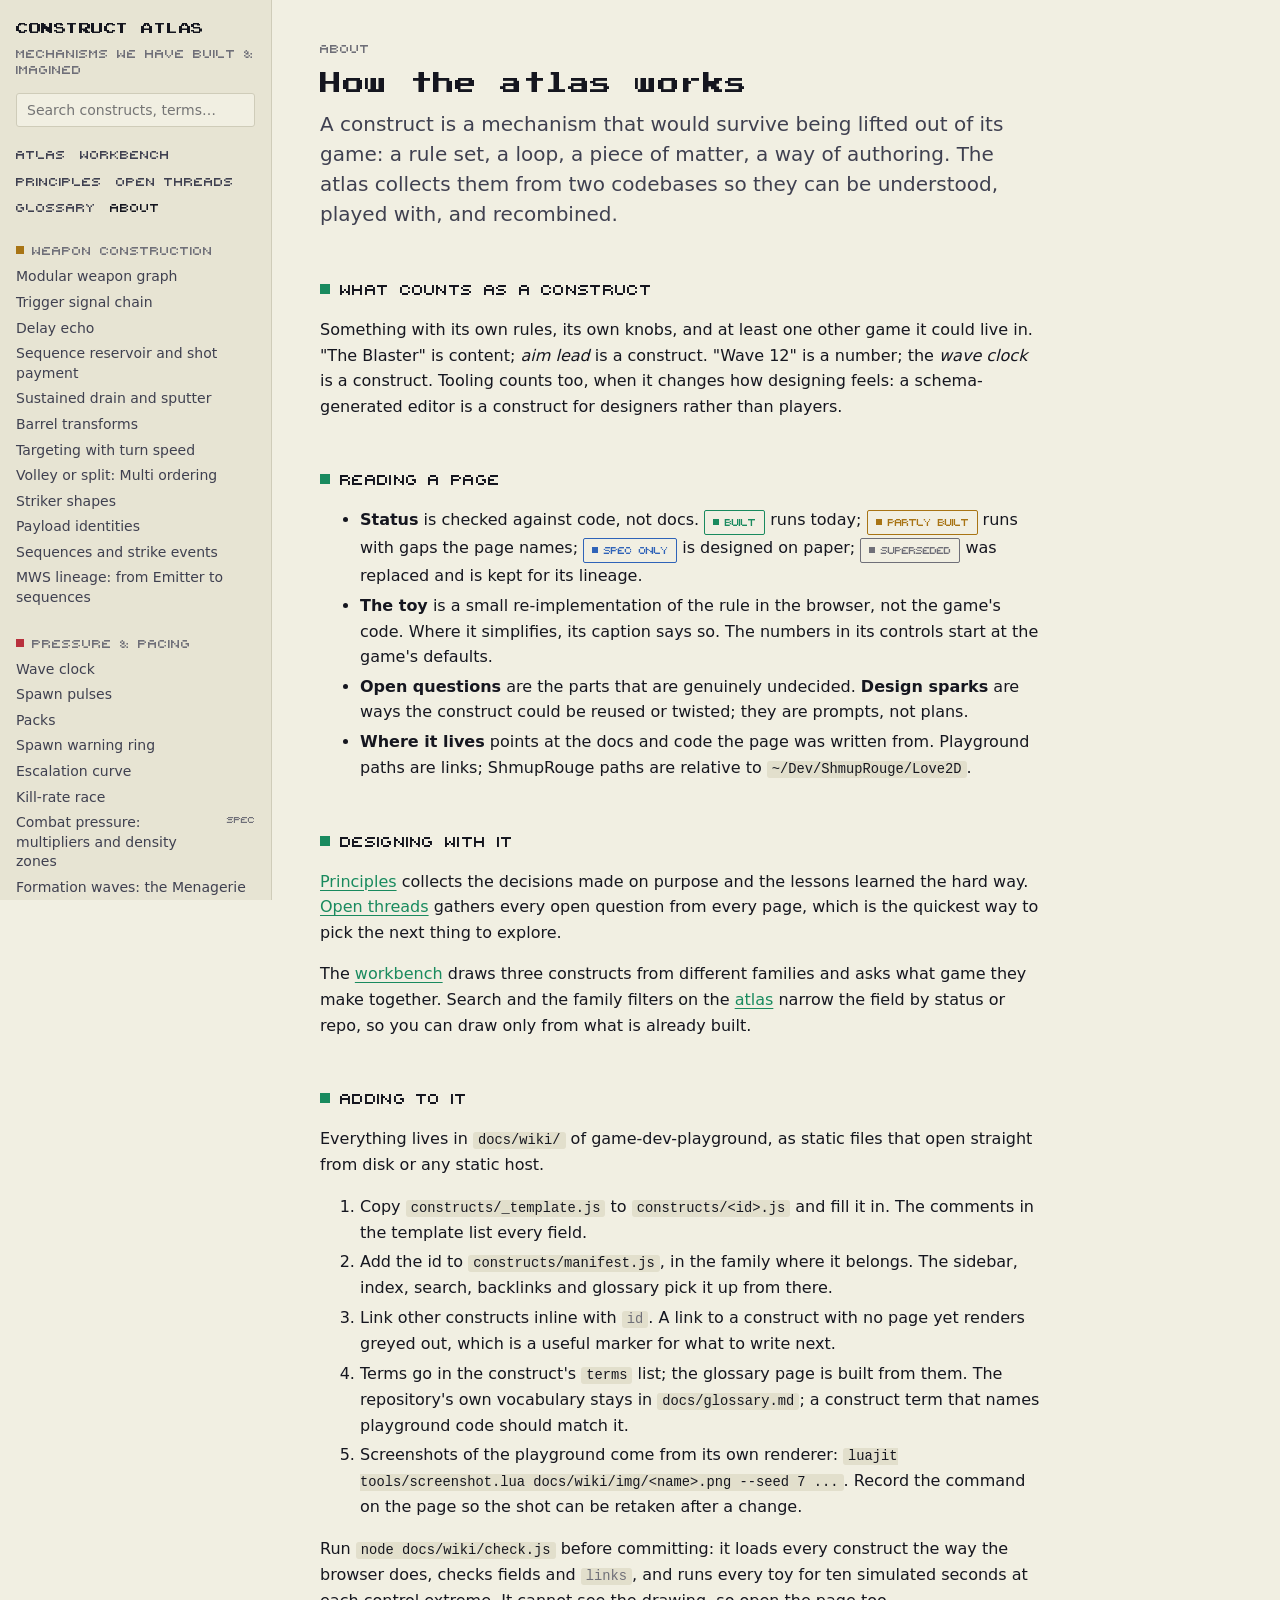
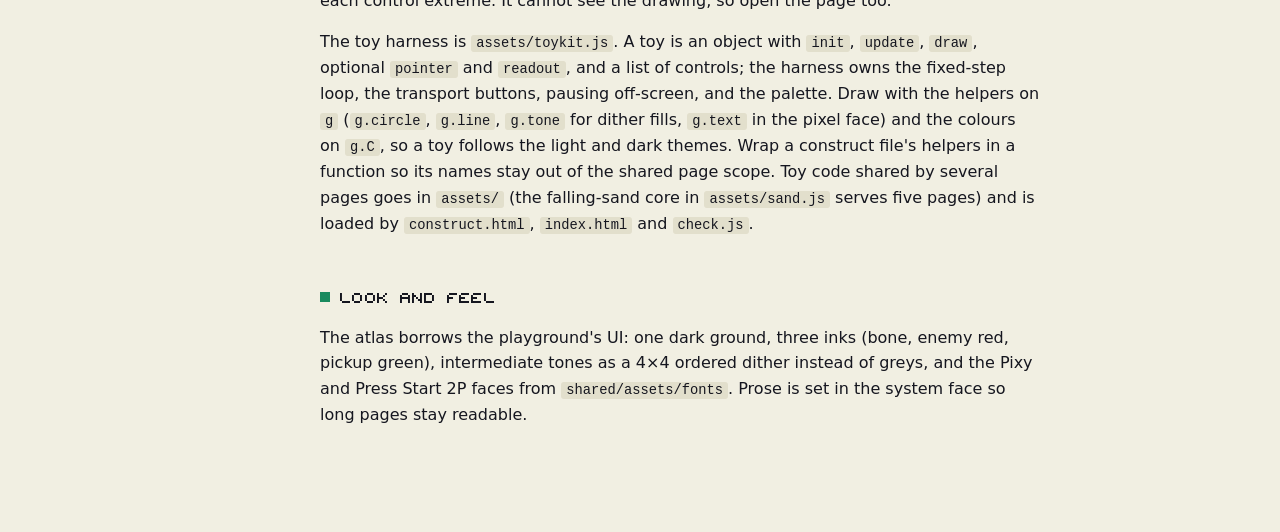
==== docs/wiki/about.html @ f0bf3326 "Add the Construct Atlas, an illustrated wiki of our game constructs 84 construct pages drawn from ga" ====
<!doctype html>
<html lang="en">
<head>
  <meta charset="utf-8">
  <meta name="viewport" content="width=device-width, initial-scale=1">
  <title>About · Construct Atlas</title>
  <link rel="stylesheet" href="assets/wiki.css">
  <script src="assets/toykit.js"></script>
  <script src="assets/wiki.js"></script>
</head>
<body>
  <template id="about">
    <div class="prose">
      <div class="kicker">About</div>
      <h1>How the atlas works</h1>
      <p class="lede">A construct is a mechanism that would survive being lifted out of its game: a rule set, a loop, a piece of matter, a way of authoring. The atlas collects them from two codebases so they can be understood, played with, and recombined.</p>

      <h2>What counts as a construct</h2>
      <p>Something with its own rules, its own knobs, and at least one other game it could live in. "The Blaster" is content; <em>aim lead</em> is a construct. "Wave 12" is a number; the <em>wave clock</em> is a construct. Tooling counts too, when it changes how designing feels: a schema-generated editor is a construct for designers rather than players.</p>

      <h2>Reading a page</h2>
      <ul>
        <li><b>Status</b> is checked against code, not docs. <span class="chip built"><i></i>Built</span> runs today; <span class="chip partial"><i></i>Partly built</span> runs with gaps the page names; <span class="chip spec"><i></i>Spec only</span> is designed on paper; <span class="chip superseded"><i></i>Superseded</span> was replaced and is kept for its lineage.</li>
        <li><b>The toy</b> is a small re-implementation of the rule in the browser, not the game's code. Where it simplifies, its caption says so. The numbers in its controls start at the game's defaults.</li>
        <li><b>Open questions</b> are the parts that are genuinely undecided. <b>Design sparks</b> are ways the construct could be reused or twisted; they are prompts, not plans.</li>
        <li><b>Where it lives</b> points at the docs and code the page was written from. Playground paths are links; ShmupRouge paths are relative to <code>~/Dev/ShmupRouge/Love2D</code>.</li>
      </ul>

      <h2>Designing with it</h2>
      <p><a href="principles.html">Principles</a> collects the decisions made on purpose and the lessons learned the hard way. <a href="threads.html">Open threads</a> gathers every open question from every page, which is the quickest way to pick the next thing to explore.</p>
      <p>The <a href="workbench.html">workbench</a> draws three constructs from different families and asks what game they make together. Search and the family filters on the <a href="index.html">atlas</a> narrow the field by status or repo, so you can draw only from what is already built.</p>

      <h2>Adding to it</h2>
      <p>Everything lives in <code>docs/wiki/</code> of game-dev-playground, as static files that open straight from disk or any static host.</p>
      <ol>
        <li>Copy <code>constructs/_template.js</code> to <code>constructs/&lt;id&gt;.js</code> and fill it in. The comments in the template list every field.</li>
        <li>Add the id to <code>constructs/manifest.js</code>, in the family where it belongs. The sidebar, index, search, backlinks and glossary pick it up from there.</li>
        <li>Link other constructs inline with <code>[[id]]</code>. A link to a construct with no page yet renders greyed out, which is a useful marker for what to write next.</li>
        <li>Terms go in the construct's <code>terms</code> list; the glossary page is built from them. The repository's own vocabulary stays in <code>docs/glossary.md</code>; a construct term that names playground code should match it.</li>
        <li>Screenshots of the playground come from its own renderer: <code>luajit tools/screenshot.lua docs/wiki/img/&lt;name&gt;.png --seed 7 ...</code>. Record the command on the page so the shot can be retaken after a change.</li>
      </ol>
      <p>Run <code>node docs/wiki/check.js</code> before committing: it loads every construct the way the browser does, checks fields and <code>[[links]]</code>, and runs every toy for ten simulated seconds at each control extreme. It cannot see the drawing, so open the page too.</p>
      <p>The toy harness is <code>assets/toykit.js</code>. A toy is an object with <code>init</code>, <code>update</code>, <code>draw</code>, optional <code>pointer</code> and <code>readout</code>, and a list of controls; the harness owns the fixed-step loop, the transport buttons, pausing off-screen, and the palette. Draw with the helpers on <code>g</code> (<code>g.circle</code>, <code>g.line</code>, <code>g.tone</code> for dither fills, <code>g.text</code> in the pixel face) and the colours on <code>g.C</code>, so a toy follows the light and dark themes. Wrap a construct file's helpers in a function so its names stay out of the shared page scope. Toy code shared by several pages goes in <code>assets/</code> (the falling-sand core in <code>assets/sand.js</code> serves five pages) and is loaded by <code>construct.html</code>, <code>index.html</code> and <code>check.js</code>.</p>

      <h2>Look and feel</h2>
      <p>The atlas borrows the playground's UI: one dark ground, three inks (bone, enemy red, pickup green), intermediate tones as a 4×4 ordered dither instead of greys, and the Pixy and Press Start 2P faces from <code>shared/assets/fonts</code>. Prose is set in the system face so long pages stay readable.</p>
    </div>
  </template>
  <script>Wiki.page("about");</script>
</body>
</html>
---- docs/wiki/assets/wiki.css ----
/* Construct Atlas — one stylesheet for every page.
 *
 * The look is borrowed from the playground's own UI: one dark ground, three
 * foreground inks, intermediate tones as an ordered dither rather than greys,
 * and a 4px spacing unit. The dither tiles are generated by wiki.js from the
 * same 4x4 Bayer matrix as shared/framework/ui.lua and land in --tone-*.
 */

@font-face { font-family: "Pixy"; src: url("../../../shared/assets/fonts/small-text/pixy/PIXY.ttf") format("truetype"); font-display: swap; }
@font-face { font-family: "PressStart"; src: url("../../../shared/assets/fonts/default-arcade/press-start-2p-font/PressStart2P-vaV7.ttf") format("truetype"); font-display: swap; }

:root {
  --bg: #0b0c14;
  --panel: #12131f;
  --ink: #eceAd8;
  --ink-2: #b9b7a6;
  --ink-3: #7d7c70;
  --rule: #2a2b3a;
  --enemy: #d9424f;
  --accent: #5cd4a3;
  --gold: #f0c35a;
  --sky: #8cb8ff;
  --violet: #b98cf0;
  --rose: #f08cb4;
  --orange: #f0955a;
  --teal: #5ac8d0;
  --code-bg: #171827;

  --u: 4px;
  --pad: calc(var(--u) * 2);
  --gap: calc(var(--u) * 4);
  --section: calc(var(--u) * 12);

  --font-body: ui-sans-serif, -apple-system, "Segoe UI", system-ui, sans-serif;
  --font-pixel: "Pixy", ui-monospace, monospace;
  --font-arcade: "PressStart", "Pixy", ui-monospace, monospace;
  --font-mono: ui-monospace, "SF Mono", Menlo, Consolas, monospace;

  --tone-inert: none;
  --tone-raised: none;
  --tone-hover: none;
  color-scheme: dark;
}

@media (prefers-color-scheme: light) {
  :root:not([data-theme="dark"]) {
    --bg: #f1efe2; --panel: #e7e4d3; --ink: #15161f; --ink-2: #3f4050; --ink-3: #6f6f78;
    --rule: #cfccb9; --enemy: #b8303c; --accent: #198a5e; --gold: #a87414; --sky: #2f63b8;
    --violet: #7444b0; --rose: #b0446e; --orange: #b85a1c; --teal: #16808a; --code-bg: #e2dfcc; color-scheme: light;
  }
}
:root[data-theme="light"] {
  --bg: #f1efe2; --panel: #e7e4d3; --ink: #15161f; --ink-2: #3f4050; --ink-3: #6f6f78;
  --rule: #cfccb9; --enemy: #b8303c; --accent: #198a5e; --gold: #a87414; --sky: #2f63b8;
  --violet: #7444b0; --rose: #b0446e; --orange: #b85a1c; --teal: #16808a; --code-bg: #e2dfcc; color-scheme: light;
}

* { box-sizing: border-box; }
html { -webkit-text-size-adjust: 100%; }
body {
  margin: 0; background: var(--bg); color: var(--ink);
  font: 16px/1.6 var(--font-body);
}
a { color: var(--accent); text-decoration-thickness: 1px; text-underline-offset: 3px; }
a:hover { color: var(--ink); }
code, kbd { font-family: var(--font-mono); font-size: 0.86em; background: var(--code-bg); padding: 1px 5px; border-radius: 3px; }
pre { background: var(--code-bg); padding: var(--gap); overflow-x: auto; border-radius: 4px; font-size: 13px; line-height: 1.5; }
pre code { background: none; padding: 0; }
img { max-width: 100%; }
hr { border: 0; border-top: 1px solid var(--rule); margin: var(--section) 0; }

/* ------------------------------------------------------------------ shell */

.shell { display: grid; grid-template-columns: 272px minmax(0, 1fr); min-height: 100vh; }
.side {
  position: sticky; top: 0; height: 100vh; overflow-y: auto;
  border-right: 1px solid var(--rule); padding: calc(var(--u) * 5) calc(var(--u) * 4);
  background: var(--panel);
}
.brand { display: block; text-decoration: none; color: var(--ink); margin-bottom: var(--gap); }
.brand b { display: block; font: 12px/1.6 var(--font-arcade); letter-spacing: 0.5px; }
.brand span { display: block; font: 16px/1 var(--font-pixel); color: var(--ink-3); margin-top: 6px; }
.search {
  width: 100%; padding: 8px 10px; background: var(--bg); color: var(--ink);
  border: 1px solid var(--rule); border-radius: 3px; font: 14px var(--font-body);
}
.search:focus { outline: 2px solid var(--accent); outline-offset: -1px; }
.nav-top { display: flex; flex-wrap: wrap; gap: 4px 14px; margin: var(--gap) 0 0; font: 16px/1.4 var(--font-pixel); }
.nav-top a { color: var(--ink-2); text-decoration: none; }
.nav-top a:hover, .nav-top a.on { color: var(--ink); }
.nav-fam { margin-top: calc(var(--u) * 6); }
.nav-fam h4 {
  margin: 0 0 6px; font: 16px/1 var(--font-pixel); color: var(--ink-3);
  display: flex; align-items: center; gap: 8px;
}
.nav-fam h4 i { width: 8px; height: 8px; display: inline-block; }
.nav-fam ul { list-style: none; margin: 0; padding: 0; }
.nav-fam li a {
  display: flex; justify-content: space-between; gap: 8px;
  padding: 3px 8px; margin: 0 -8px; color: var(--ink-2); text-decoration: none; font-size: 14px; line-height: 1.4;
  border-radius: 2px;
}
.nav-fam li a:hover { color: var(--ink); background-image: var(--tone-inert); }
.nav-fam li a.on { color: var(--bg); background: var(--ink); }
.nav-fam li a small { color: var(--ink-3); font: 12px var(--font-pixel); white-space: nowrap; }
.nav-fam li a.on small { color: var(--bg); }
.theme-btn {
  margin-top: calc(var(--u) * 8); background: none; border: 1px solid var(--rule); color: var(--ink-3);
  font: 14px var(--font-pixel); padding: 4px 10px; cursor: pointer; border-radius: 2px;
}
.menu-btn { display: none; }

main { padding: calc(var(--u) * 10) calc(var(--u) * 12) calc(var(--u) * 24); max-width: 1080px; }
.prose { max-width: 720px; }

@media (max-width: 900px) {
  .shell { display: block; }
  .side { position: static; height: auto; border-right: 0; border-bottom: 1px solid var(--rule); padding: 16px; }
  .side .nav-fams { display: none; }
  .side.open .nav-fams { display: block; }
  .menu-btn {
    display: inline-block; float: right; background: none; border: 1px solid var(--rule); color: var(--ink);
    font: 14px var(--font-pixel); padding: 4px 10px; border-radius: 2px;
  }
  main { padding: 24px 16px 96px; }
}

/* ------------------------------------------------------------- typography */

.kicker { font: 16px/1 var(--font-pixel); color: var(--ink-3); display: flex; flex-wrap: wrap; gap: 6px 12px; align-items: center; }
.kicker a { color: inherit; }
h1 { font: 22px/1.5 var(--font-arcade); margin: 12px 0 8px; letter-spacing: 0.5px; text-wrap: balance; }
h1.big { font-size: 28px; }
.lede { font-size: 20px; line-height: 1.5; color: var(--ink-2); max-width: 720px; margin: 0 0 var(--gap); text-wrap: pretty; }
h2 {
  font: 20px/1.2 var(--font-pixel); margin: var(--section) 0 var(--gap); letter-spacing: 0.3px;
  display: flex; align-items: center; gap: 10px;
}
h2::before { content: ""; width: 10px; height: 10px; background: var(--accent); flex: none; }
h3 { font-size: 17px; margin: calc(var(--u) * 8) 0 8px; }
.prose p, .prose li { text-wrap: pretty; }
.prose li + li { margin-top: 4px; }
.muted { color: var(--ink-3); }
.note {
  border-left: 3px solid var(--gold); padding: 10px 14px; margin: var(--gap) 0;
  background-image: var(--tone-inert); color: var(--ink);
}
.note.warn { border-color: var(--enemy); }
.note.ok { border-color: var(--accent); }
.note > :first-child { margin-top: 0; } .note > :last-child { margin-bottom: 0; }

/* chips */
.chip {
  display: inline-flex; align-items: center; gap: 6px; font: 14px/1 var(--font-pixel);
  padding: 4px 8px 5px; border: 1px solid currentColor; border-radius: 2px; white-space: nowrap; text-decoration: none;
}
.chip.built { color: var(--accent); }
.chip.partial { color: var(--gold); }
.chip.spec { color: var(--sky); }
.chip.superseded { color: var(--ink-3); }
.chip.origin { color: var(--ink-2); }
.chip.fam { color: var(--ink); }
.chip i { width: 6px; height: 6px; background: currentColor; display: inline-block; }

/* tables */
.tbl-wrap { overflow-x: auto; margin: var(--gap) 0; }
table { border-collapse: collapse; width: 100%; font-size: 14px; line-height: 1.45; }
th { text-align: left; font: 15px/1.2 var(--font-pixel); color: var(--ink-3); font-weight: normal; padding: 6px 10px; border-bottom: 1px solid var(--rule); }
td { padding: 8px 10px; border-bottom: 1px solid var(--rule); vertical-align: top; }
td code { white-space: nowrap; }

/* ------------------------------------------------------------------- toy */

.toy { margin: calc(var(--u) * 8) 0; border: 1px solid var(--rule); background: var(--panel); border-radius: 3px; overflow: hidden; }
.toy-head { display: flex; justify-content: space-between; align-items: baseline; gap: 12px; padding: 10px 14px; border-bottom: 1px solid var(--rule); }
.toy-head b { font: 16px/1.2 var(--font-pixel); }
.toy-head span { font-size: 13px; color: var(--ink-3); text-align: right; }
.toy-stage { position: relative; background: var(--bg); line-height: 0; }
.toy-stage canvas { width: 100%; height: auto; display: block; image-rendering: pixelated; touch-action: none; cursor: crosshair; }
.toy-readout {
  position: absolute; left: 10px; top: 8px; line-height: 1.35; pointer-events: none;
  font: 14px var(--font-pixel); color: var(--ink); text-shadow: 0 1px 0 var(--bg), 0 0 6px var(--bg);
  white-space: pre;
}
.toy-bar { display: flex; flex-wrap: wrap; gap: 10px 22px; padding: 12px 14px; border-top: 1px solid var(--rule); align-items: center; }
.toy-ctl { display: flex; align-items: center; gap: 8px; font: 15px/1 var(--font-pixel); color: var(--ink-2); }
.toy-ctl output { color: var(--ink); min-width: 3.2em; font-family: var(--font-pixel); }
.toy-ctl input[type=range] { width: 120px; accent-color: var(--accent); }
.toy-ctl select { background: var(--bg); color: var(--ink); border: 1px solid var(--rule); font: 14px var(--font-body); padding: 2px 4px; }
.btn {
  background: var(--bg); color: var(--ink); border: 1px solid var(--ink-3); border-radius: 2px;
  font: 15px/1 var(--font-pixel); padding: 6px 10px 7px; cursor: pointer;
}
.btn:hover { background-image: var(--tone-raised); }
.btn.on { background: var(--ink); color: var(--bg); }
.toy-transport { display: flex; gap: 6px; margin-left: auto; }
.toy-caption { padding: 0 14px 12px; font-size: 13px; color: var(--ink-3); }
.toy-error { padding: 20px; color: var(--enemy); font: 14px var(--font-mono); line-height: 1.4; white-space: pre-wrap; }

/* screenshot figure */
figure.shot { margin: calc(var(--u) * 8) 0; }
figure.shot img { width: 100%; image-rendering: pixelated; border: 1px solid var(--rule); display: block; }
figure.shot figcaption { font-size: 13px; color: var(--ink-3); margin-top: 6px; }
figure.shot figcaption code { font-size: 12px; }

/* ----------------------------------------------------------- page blocks */

.meta-row { display: flex; flex-wrap: wrap; gap: 8px; margin: 14px 0 24px; }
.cols2 { display: grid; grid-template-columns: 1fr 1fr; gap: var(--gap) calc(var(--u) * 8); }
@media (max-width: 720px) { .cols2 { grid-template-columns: 1fr; } }

.links { display: grid; grid-template-columns: repeat(auto-fill, minmax(230px, 1fr)); gap: 10px; margin: var(--gap) 0; }
.link-card {
  display: block; padding: 10px 12px; border: 1px solid var(--rule); border-radius: 2px; text-decoration: none; color: var(--ink);
}
.link-card:hover { background-image: var(--tone-inert); border-color: var(--ink-3); color: var(--ink); }
.link-card b { font: 16px/1.2 var(--font-pixel); display: block; }
.link-card span { display: block; font-size: 13px; color: var(--ink-2); margin-top: 4px; line-height: 1.4; }
.link-card em { display: block; font-style: normal; font-size: 13px; color: var(--ink-3); margin-top: 6px; line-height: 1.4; }

.sparks { list-style: none; padding: 0; margin: var(--gap) 0; display: grid; gap: 10px; }
.sparks li { padding: 12px 14px 12px 40px; position: relative; border: 1px solid var(--rule); border-radius: 2px; }
.sparks li::before {
  content: ""; position: absolute; left: 14px; top: 17px; width: 12px; height: 12px;
  background: var(--gold); clip-path: polygon(50% 0, 62% 38%, 100% 50%, 62% 62%, 50% 100%, 38% 62%, 0 50%, 38% 38%);
}
.questions li { color: var(--ink); }
.questions li::marker { content: "? "; color: var(--sky); font-family: var(--font-pixel); }

.sources { font-size: 13px; color: var(--ink-2); }
.sources code { font-size: 12px; }
.terms dt { font: 16px/1.3 var(--font-pixel); margin-top: 12px; }
.terms dd { margin: 2px 0 0; color: var(--ink-2); font-size: 14px; }
.terms dd code { font-size: 12px; }

/* --------------------------------------------------------------- index */

.hero { padding: calc(var(--u) * 4) 0 calc(var(--u) * 6); }
.hero-canvas { width: 100%; height: auto; aspect-ratio: 384 / 120; display: block; image-rendering: pixelated; border: 1px solid var(--rule); margin-bottom: 24px; background: var(--bg); }
.stats { display: flex; flex-wrap: wrap; gap: 28px; margin: 18px 0 8px; }
.stats div b { display: block; font: 22px/1 var(--font-arcade); }
.stats div span { font: 15px var(--font-pixel); color: var(--ink-3); }
.fam-block { margin-top: calc(var(--u) * 14); }
.fam-head { display: flex; align-items: baseline; gap: 14px; flex-wrap: wrap; border-bottom: 1px solid var(--rule); padding-bottom: 10px; }
.fam-head h2 { margin: 0; }
.fam-head h2::before { background: var(--fam, var(--accent)); }
.fam-head p { margin: 0; color: var(--ink-3); font-size: 14px; }
.cards { display: grid; grid-template-columns: repeat(auto-fill, minmax(250px, 1fr)); gap: 12px; margin-top: 16px; }
.card {
  display: flex; flex-direction: column; gap: 8px; padding: 14px; border: 1px solid var(--rule); border-radius: 2px;
  text-decoration: none; color: var(--ink); background: var(--panel); min-height: 150px;
}
.card:hover { border-color: var(--fam, var(--ink-3)); color: var(--ink); background-image: var(--tone-inert); }
.card b { font: 17px/1.25 var(--font-pixel); }
.card p { margin: 0; font-size: 14px; line-height: 1.45; color: var(--ink-2); flex: 1; }
.card .chips { display: flex; gap: 6px; flex-wrap: wrap; }
.card .chip { font-size: 12px; padding: 3px 6px 4px; }
.card .toy-mark { font: 12px var(--font-pixel); color: var(--fam, var(--accent)); }
.filters { display: flex; flex-wrap: wrap; gap: 8px; margin: 22px 0 0; }
.hidden { display: none !important; }

/* ---------------------------------------------------------- workbench */

.bench-grid { display: grid; grid-template-columns: repeat(3, minmax(0, 1fr)); gap: 12px; margin: var(--gap) 0; }
@media (max-width: 900px) { .bench-grid { grid-template-columns: 1fr; } }
.slot { border: 1px solid var(--rule); border-radius: 2px; padding: 14px; background: var(--panel); display: flex; flex-direction: column; gap: 8px; min-height: 230px; }
.slot.locked { border-color: var(--gold); }
.slot header { display: flex; justify-content: space-between; align-items: center; gap: 8px; }
.slot header small { font: 13px var(--font-pixel); color: var(--ink-3); }
.slot h3 { margin: 0; font: 18px/1.25 var(--font-pixel); }
.slot h3 a { color: var(--ink); text-decoration: none; }
.slot p { margin: 0; font-size: 14px; color: var(--ink-2); line-height: 1.45; }
.slot .spark { font-size: 14px; color: var(--ink); border-top: 1px solid var(--rule); padding-top: 8px; margin-top: auto; }
.prompt-box { border: 1px dashed var(--ink-3); padding: 16px; border-radius: 2px; font-size: 15px; line-height: 1.6; }
.prompt-box b { font: 16px var(--font-pixel); color: var(--gold); display: block; margin-bottom: 6px; }

.gl-list dt { font: 17px/1.3 var(--font-pixel); margin-top: 18px; scroll-margin-top: 20px; }
.gl-list dt a.src { font: 13px var(--font-body); color: var(--ink-3); margin-left: 8px; }
.gl-list dd { margin: 4px 0 0; color: var(--ink-2); font-size: 15px; max-width: 720px; }
.gl-list dd code { font-size: 12px; }
.gl-letter { font: 18px var(--font-arcade); color: var(--ink-3); margin-top: 40px; border-bottom: 1px solid var(--rule); padding-bottom: 6px; }

@media (prefers-reduced-motion: reduce) { * { scroll-behavior: auto !important; } }

.thread h3 { display: flex; align-items: center; gap: 10px; flex-wrap: wrap; font: 17px/1.3 var(--font-pixel); margin-top: 24px; }
.thread h3 a { color: var(--ink); }
.thread .chip { font-size: 12px; padding: 3px 6px 4px; }
@media (max-width: 600px) { .toy-readout { font-size: 11px; left: 6px; top: 4px; } }
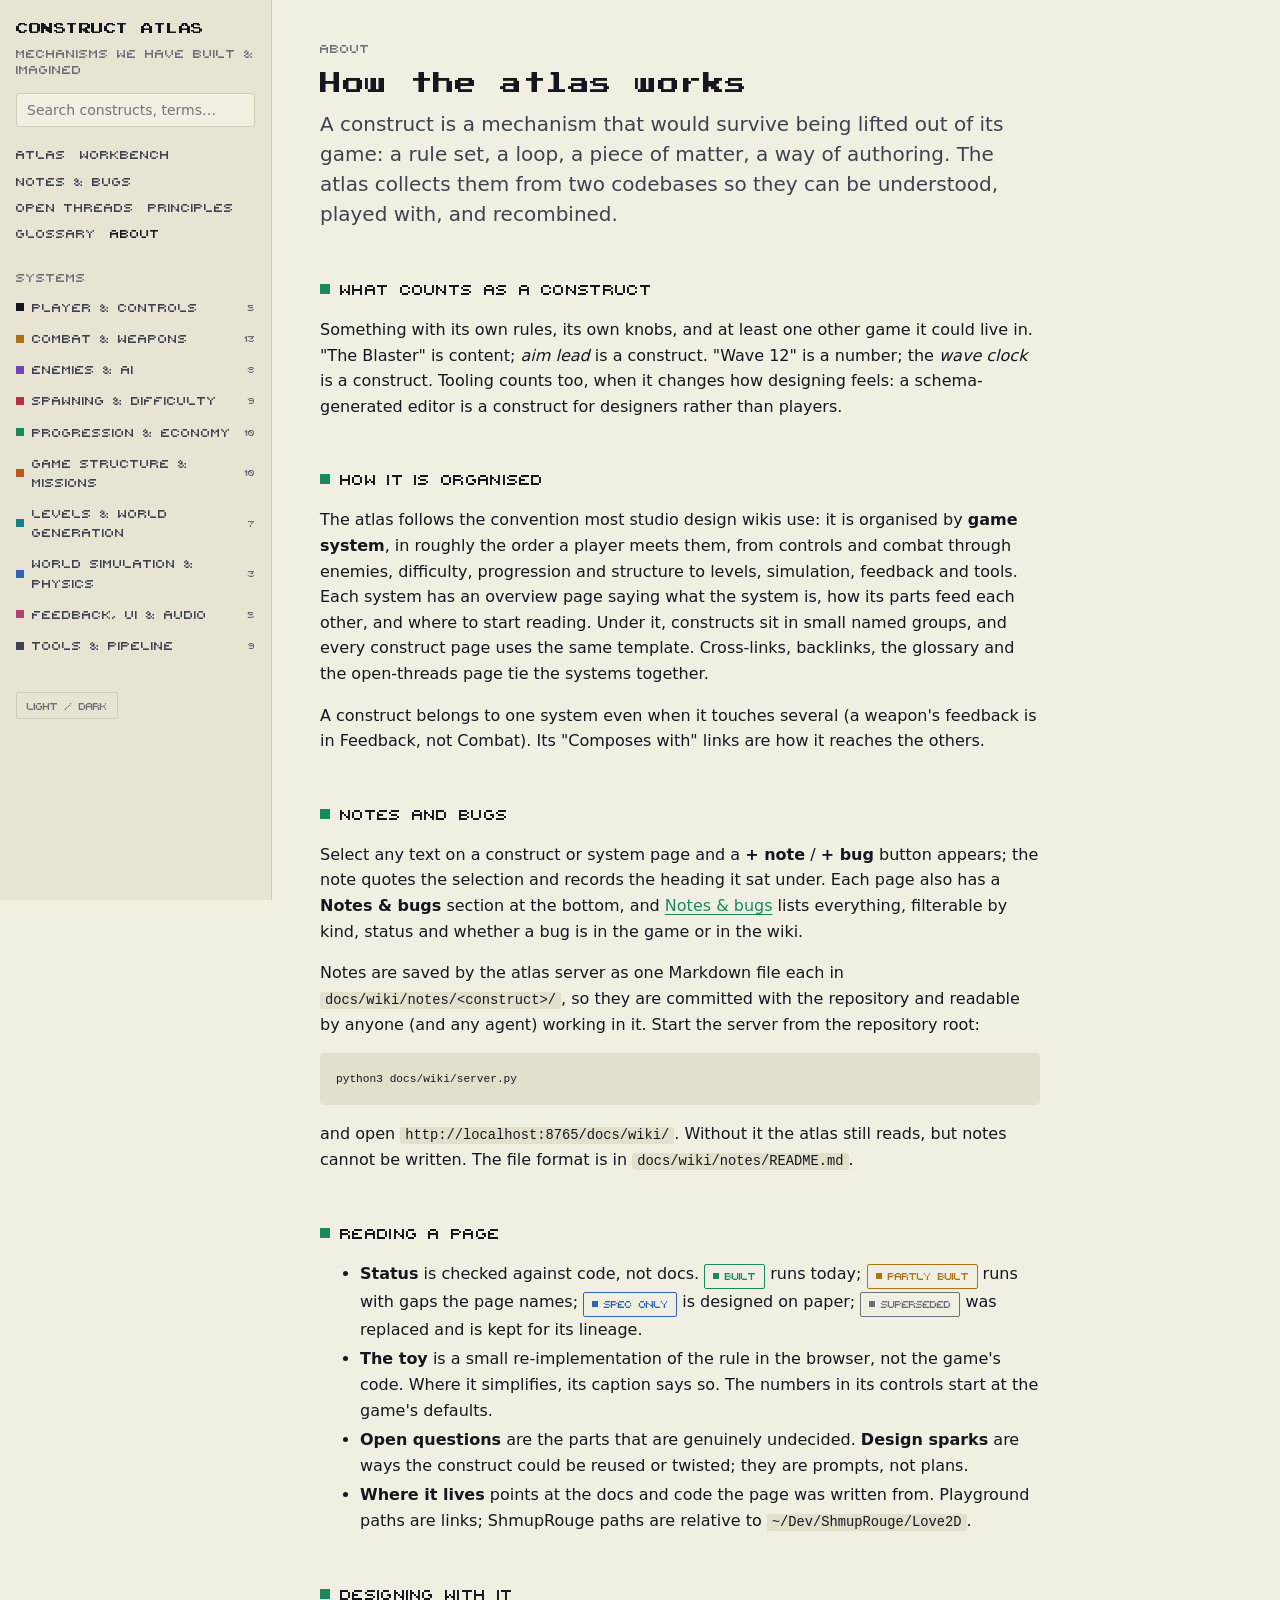
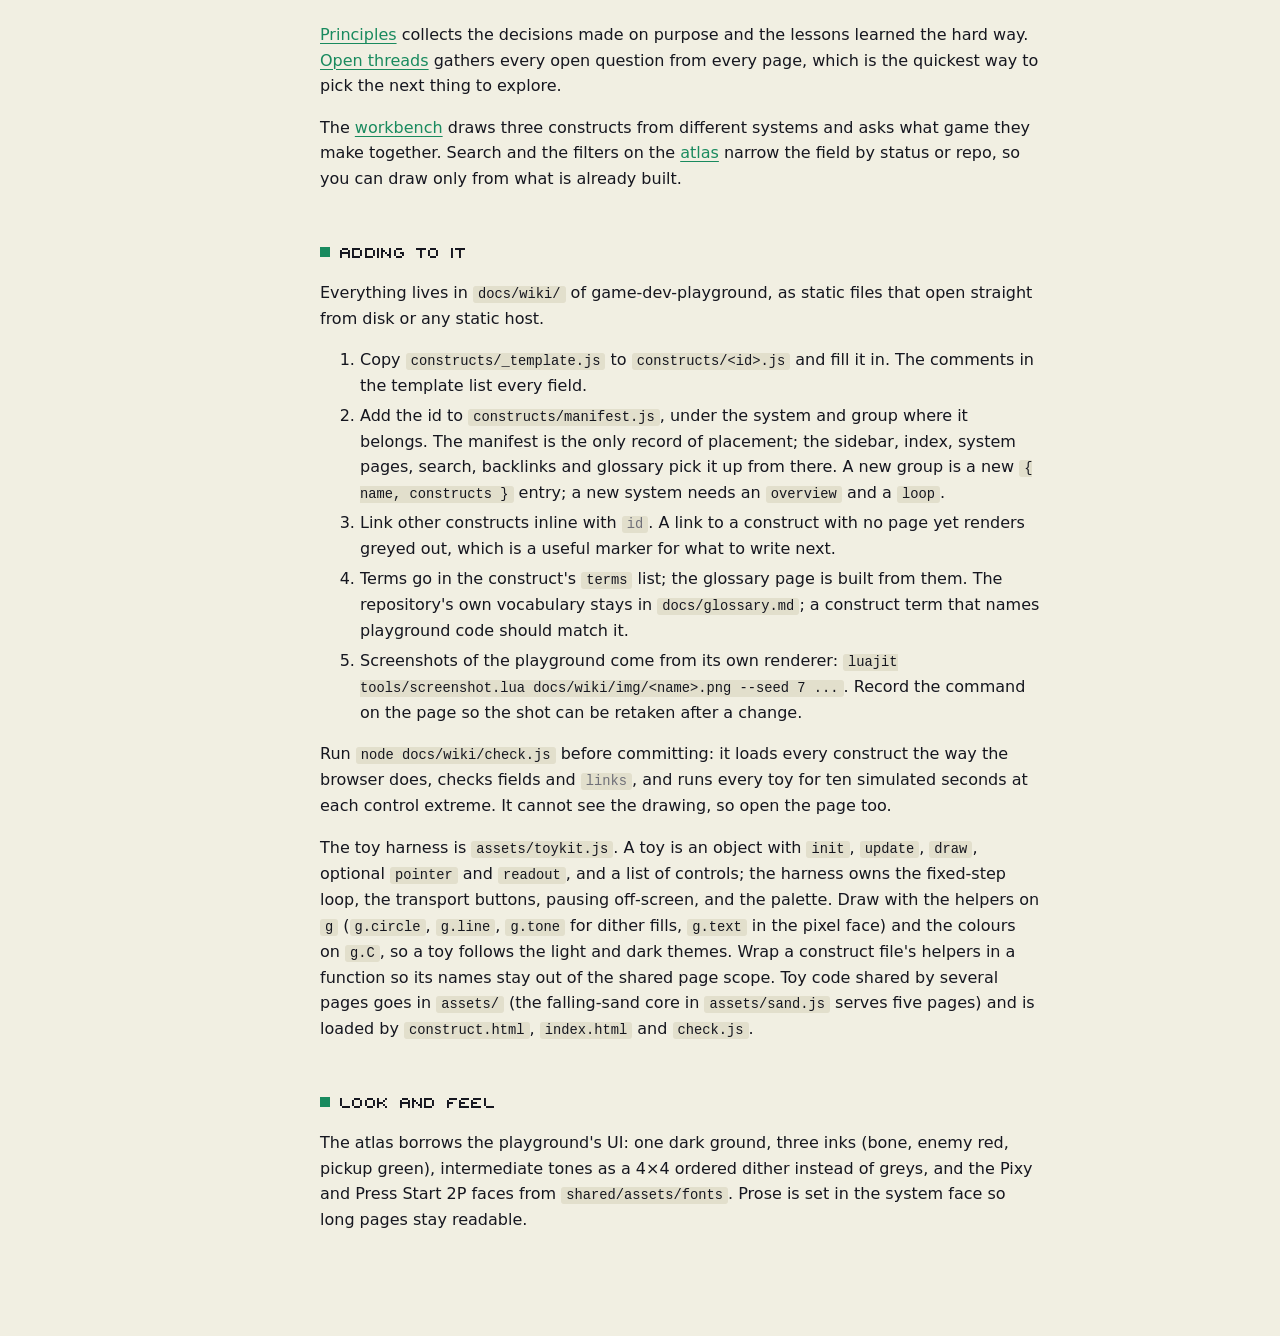
==== commit 353c9e26: "Organise the atlas by game system and add notes and bug reports The atlas is now ten traditional gam" ====
--- a/docs/wiki/about.html
+++ b/docs/wiki/about.html
@@ -6,6 +6,7 @@
   <title>About · Construct Atlas</title>
   <link rel="stylesheet" href="assets/wiki.css">
   <script src="assets/toykit.js"></script>
+  <script src="assets/notes.js"></script>
   <script src="assets/wiki.js"></script>
 </head>
 <body>
@@ -18,6 +19,16 @@
       <h2>What counts as a construct</h2>
       <p>Something with its own rules, its own knobs, and at least one other game it could live in. "The Blaster" is content; <em>aim lead</em> is a construct. "Wave 12" is a number; the <em>wave clock</em> is a construct. Tooling counts too, when it changes how designing feels: a schema-generated editor is a construct for designers rather than players.</p>
 
+      <h2>How it is organised</h2>
+      <p>The atlas follows the convention most studio design wikis use: it is organised by <b>game system</b>, in roughly the order a player meets them, from controls and combat through enemies, difficulty, progression and structure to levels, simulation, feedback and tools. Each system has an overview page saying what the system is, how its parts feed each other, and where to start reading. Under it, constructs sit in small named groups, and every construct page uses the same template. Cross-links, backlinks, the glossary and the open-threads page tie the systems together.</p>
+      <p>A construct belongs to one system even when it touches several (a weapon's feedback is in Feedback, not Combat). Its "Composes with" links are how it reaches the others.</p>
+
+      <h2>Notes and bugs</h2>
+      <p>Select any text on a construct or system page and a <b>+ note</b> / <b>+ bug</b> button appears; the note quotes the selection and records the heading it sat under. Each page also has a <b>Notes &amp; bugs</b> section at the bottom, and <a href="notes.html">Notes &amp; bugs</a> lists everything, filterable by kind, status and whether a bug is in the game or in the wiki.</p>
+      <p>Notes are saved by the atlas server as one Markdown file each in <code>docs/wiki/notes/&lt;construct&gt;/</code>, so they are committed with the repository and readable by anyone (and any agent) working in it. Start the server from the repository root:</p>
+      <pre><code>python3 docs/wiki/server.py</code></pre>
+      <p>and open <code>http://localhost:8765/docs/wiki/</code>. Without it the atlas still reads, but notes cannot be written. The file format is in <code>docs/wiki/notes/README.md</code>.</p>
+
       <h2>Reading a page</h2>
       <ul>
         <li><b>Status</b> is checked against code, not docs. <span class="chip built"><i></i>Built</span> runs today; <span class="chip partial"><i></i>Partly built</span> runs with gaps the page names; <span class="chip spec"><i></i>Spec only</span> is designed on paper; <span class="chip superseded"><i></i>Superseded</span> was replaced and is kept for its lineage.</li>
@@ -28,13 +39,13 @@
 
       <h2>Designing with it</h2>
       <p><a href="principles.html">Principles</a> collects the decisions made on purpose and the lessons learned the hard way. <a href="threads.html">Open threads</a> gathers every open question from every page, which is the quickest way to pick the next thing to explore.</p>
-      <p>The <a href="workbench.html">workbench</a> draws three constructs from different families and asks what game they make together. Search and the family filters on the <a href="index.html">atlas</a> narrow the field by status or repo, so you can draw only from what is already built.</p>
+      <p>The <a href="workbench.html">workbench</a> draws three constructs from different systems and asks what game they make together. Search and the filters on the <a href="index.html">atlas</a> narrow the field by status or repo, so you can draw only from what is already built.</p>
 
       <h2>Adding to it</h2>
       <p>Everything lives in <code>docs/wiki/</code> of game-dev-playground, as static files that open straight from disk or any static host.</p>
       <ol>
         <li>Copy <code>constructs/_template.js</code> to <code>constructs/&lt;id&gt;.js</code> and fill it in. The comments in the template list every field.</li>
-        <li>Add the id to <code>constructs/manifest.js</code>, in the family where it belongs. The sidebar, index, search, backlinks and glossary pick it up from there.</li>
+        <li>Add the id to <code>constructs/manifest.js</code>, under the system and group where it belongs. The manifest is the only record of placement; the sidebar, index, system pages, search, backlinks and glossary pick it up from there. A new group is a new <code>{ name, constructs }</code> entry; a new system needs an <code>overview</code> and a <code>loop</code>.</li>
         <li>Link other constructs inline with <code>[[id]]</code>. A link to a construct with no page yet renders greyed out, which is a useful marker for what to write next.</li>
         <li>Terms go in the construct's <code>terms</code> list; the glossary page is built from them. The repository's own vocabulary stays in <code>docs/glossary.md</code>; a construct term that names playground code should match it.</li>
         <li>Screenshots of the playground come from its own renderer: <code>luajit tools/screenshot.lua docs/wiki/img/&lt;name&gt;.png --seed 7 ...</code>. Record the command on the page so the shot can be retaken after a change.</li>
--- a/docs/wiki/assets/wiki.css
+++ b/docs/wiki/assets/wiki.css
@@ -286,3 +286,79 @@
 .thread h3 a { color: var(--ink); }
 .thread .chip { font-size: 12px; padding: 3px 6px 4px; }
 @media (max-width: 600px) { .toy-readout { font-size: 11px; left: 6px; top: 4px; } }
+
+/* ------------------------------------------------------- systems & groups */
+
+.nav-fams > h4 { margin: calc(var(--u) * 6) 0 8px; font: 16px/1 var(--font-pixel); color: var(--ink-3); }
+.nav-fam { margin-top: 2px; }
+.nav-sys {
+  display: flex; align-items: center; gap: 8px; padding: 5px 8px; margin: 0 -8px; border-radius: 2px;
+  color: var(--ink-2); text-decoration: none; font: 16px/1.2 var(--font-pixel);
+}
+.nav-sys i { width: 8px; height: 8px; flex: none; }
+.nav-sys span { flex: 1; }
+.nav-sys small { color: var(--ink-3); font: 13px var(--font-pixel); }
+.nav-sys:hover { color: var(--ink); background-image: var(--tone-inert); }
+.nav-fam.open .nav-sys { color: var(--ink); }
+.nav-sys.on { background: var(--ink); color: var(--bg) !important; }
+.nav-sys.on small { color: var(--bg); }
+.nav-fam.open { padding-bottom: 10px; }
+.nav-fam h5 { margin: 10px 0 2px 16px; font: 13px/1.2 var(--font-pixel); color: var(--ink-3); text-transform: none; }
+.nav-fam.open ul { margin-left: 16px; }
+.kicker > span { color: var(--ink-3); }
+
+.sys-tiles { display: grid; grid-template-columns: repeat(auto-fill, minmax(220px, 1fr)); gap: 10px; margin-top: 28px; }
+.sys-tile {
+  display: flex; flex-direction: column; gap: 6px; padding: 12px 14px; border: 1px solid var(--rule); border-left: 4px solid var(--fam);
+  border-radius: 2px; text-decoration: none; color: var(--ink); background: var(--panel);
+}
+.sys-tile:hover { background-image: var(--tone-inert); color: var(--ink); }
+.sys-tile b { font: 17px/1.2 var(--font-pixel); }
+.sys-tile span { font-size: 13px; color: var(--ink-2); line-height: 1.4; }
+.sys-tile small { font-size: 12px; color: var(--ink-3); line-height: 1.4; }
+.fam-head h2 a { color: inherit; text-decoration: none; }
+.fam-head h2 a:hover { text-decoration: underline; }
+h3.grp { font: 16px/1.2 var(--font-pixel); color: var(--ink-2); margin: 26px 0 0; }
+.loop { margin: 28px 0 8px; padding: 14px 16px; border: 1px solid var(--rule); border-left: 4px solid var(--fam); background-image: var(--tone-inert); max-width: 720px; }
+.loop b { display: block; font: 15px/1.2 var(--font-pixel); color: var(--ink-3); margin-bottom: 6px; font-weight: normal; }
+
+/* ---------------------------------------------------------- notes & bugs */
+
+.chip.bug { color: var(--enemy); }
+.chip.notekind { color: var(--sky); }
+.nt-help { font-size: 14px; }
+.nt-list { display: grid; gap: 10px; margin: 16px 0; }
+.nt { border: 1px solid var(--rule); border-radius: 2px; padding: 12px 14px; position: relative; background: var(--panel); }
+.nt[data-kind="bug"] { border-left: 3px solid var(--enemy); }
+.nt[data-kind="note"] { border-left: 3px solid var(--sky); }
+.nt.done { opacity: 0.6; }
+.nt header { display: flex; flex-wrap: wrap; align-items: center; gap: 8px; padding-right: 80px; }
+.nt header b { font-size: 15px; }
+.nt .chip { font-size: 12px; padding: 3px 6px 4px; }
+.nt-meta { font-size: 12px; color: var(--ink-3); margin-top: 6px; }
+.nt-meta code { font-size: 11px; }
+.nt blockquote { margin: 10px 0 0; padding: 6px 10px; border-left: 2px solid var(--ink-3); color: var(--ink-2); font-size: 14px; background-image: var(--tone-inert); }
+.nt p { margin: 10px 0 0; font-size: 14px; }
+.nt-toggle { position: absolute; top: 10px; right: 10px; font-size: 13px; padding: 4px 8px 5px; }
+
+.sel-tip { position: absolute; z-index: 20; display: flex; gap: 2px; background: var(--ink); padding: 2px; border-radius: 3px; box-shadow: 0 4px 14px rgba(0,0,0,.35); }
+.sel-tip button { background: var(--ink); color: var(--bg); border: 0; font: 14px/1 var(--font-pixel); padding: 6px 9px 7px; cursor: pointer; border-radius: 2px; }
+.sel-tip button:hover { background: var(--bg); color: var(--ink); }
+
+dialog.composer { width: min(560px, calc(100vw - 32px)); border: 1px solid var(--ink-3); border-radius: 3px; background: var(--panel); color: var(--ink); padding: 18px; }
+dialog.composer::backdrop { background: rgba(0, 0, 0, 0.55); }
+.cmp-head { display: flex; flex-direction: column; gap: 4px; margin-bottom: 14px; }
+.cmp-head b { font: 18px/1.2 var(--font-pixel); }
+.cmp-target { font-size: 13px; color: var(--ink-3); }
+.cmp-kinds { display: flex; flex-wrap: wrap; gap: 6px 16px; align-items: center; font-size: 14px; margin-bottom: 12px; }
+.cmp-kinds label { display: inline-flex; gap: 5px; align-items: center; }
+.cmp-about { display: inline-flex; gap: 10px; color: var(--ink-2); }
+.cmp-field { display: flex; flex-direction: column; gap: 4px; margin-bottom: 12px; }
+.cmp-field span { font: 14px var(--font-pixel); color: var(--ink-3); }
+.cmp-field input, .cmp-field textarea {
+  background: var(--bg); color: var(--ink); border: 1px solid var(--rule); border-radius: 2px; padding: 8px; font: 14px/1.45 var(--font-body); resize: vertical;
+}
+.cmp-field input:focus, .cmp-field textarea:focus { outline: 2px solid var(--accent); outline-offset: -1px; }
+.cmp-foot { display: flex; align-items: center; gap: 8px; flex-wrap: wrap; }
+.cmp-where { font-size: 12px; color: var(--ink-3); margin-right: auto; }
+.cmp-err { font-size: 13px; color: var(--enemy); }
